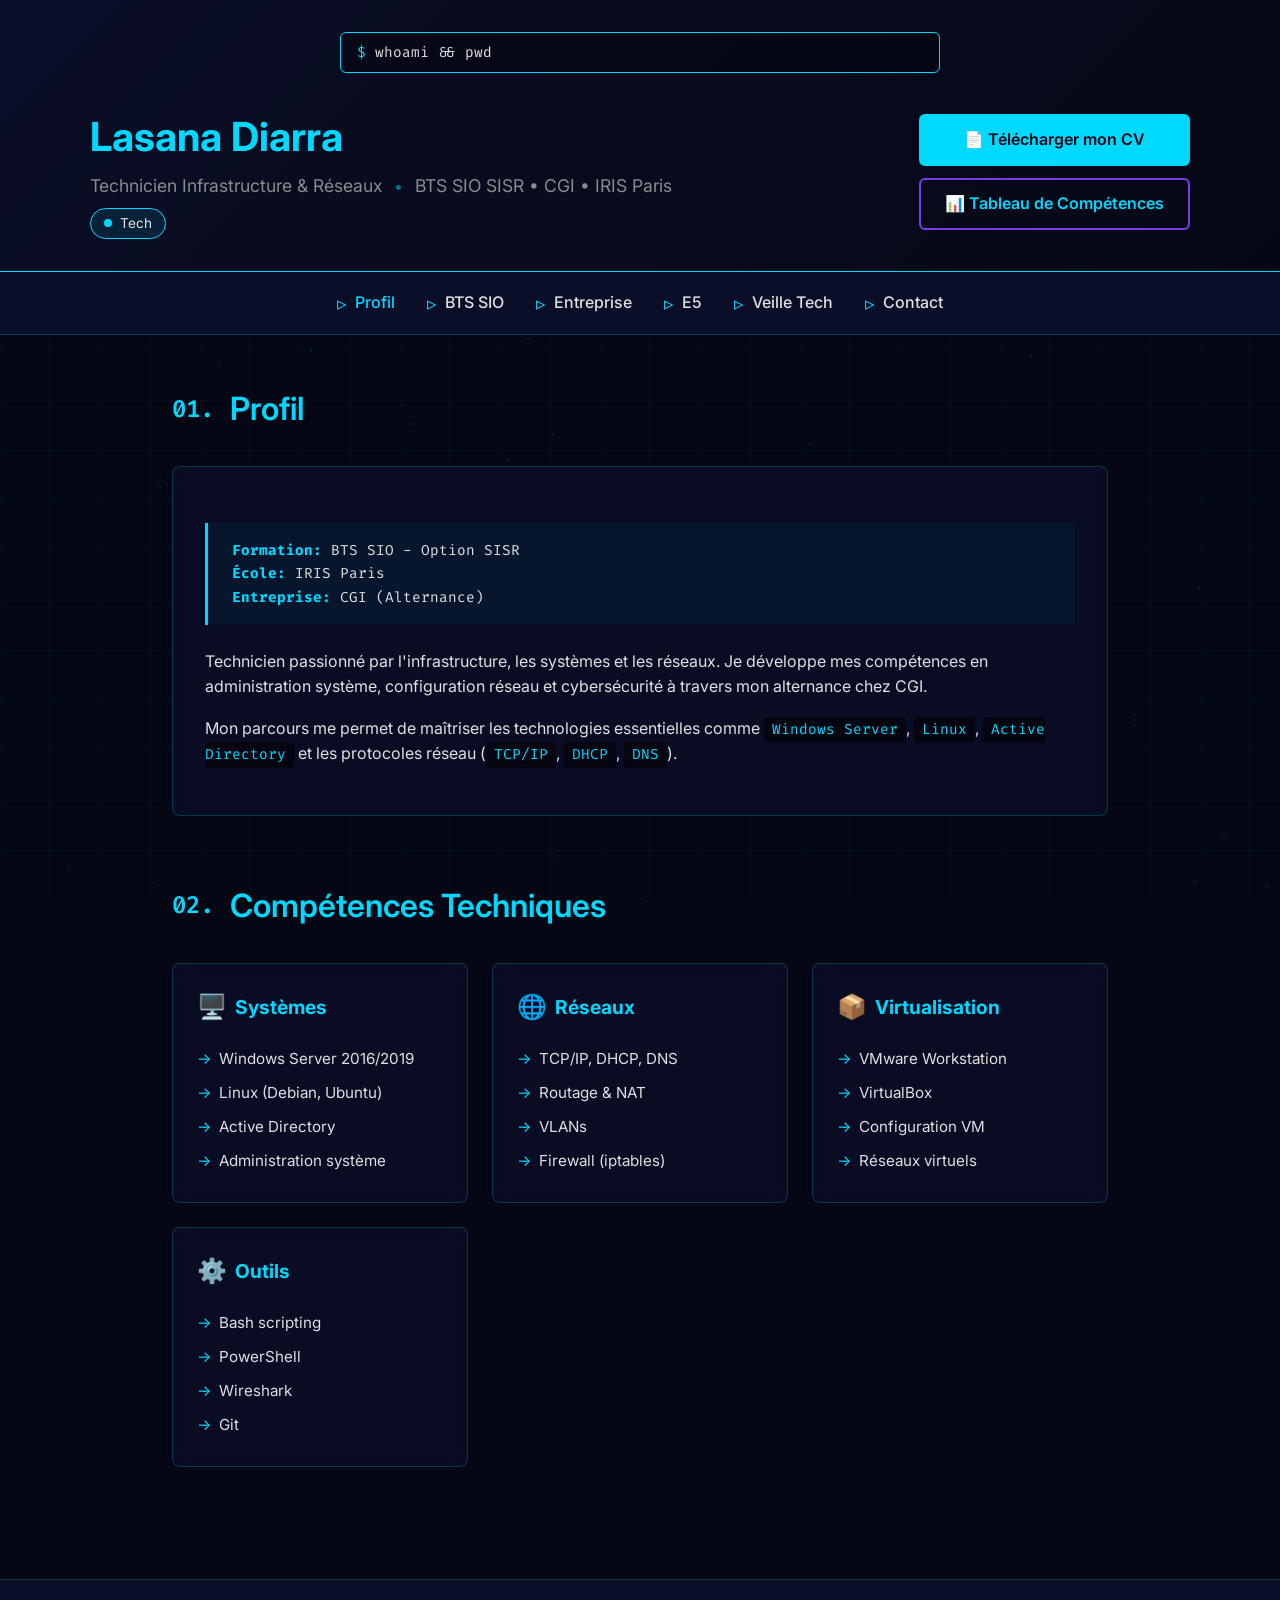
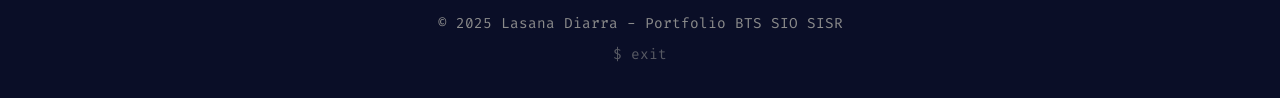
==== index.html @ d2974cd2 "add pdf, and the section entreprise" ====
<!DOCTYPE html>
<html lang="fr">
<head>
    <meta charset="UTF-8">
    <meta name="viewport" content="width=device-width, initial-scale=1.0">
    <title>Lasana Diarra - Portfolio SISR | Profil</title>
    <link rel="stylesheet" href="styles.css">
</head>
<body>
    <div class="grid-bg"></div>
    <div id="particles-bg"></div>

    <div class="content-wrapper">
        <header>
            <div class="terminal-bar">whoami && pwd</div>
            <div class="header-main">
                <div class="header-text">
                    <h1>Lasana Diarra</h1>
                    <div class="header-sub">
                        <span class="subtitle">Technicien Infrastructure & Réseaux</span>
                        <span class="sep">•</span>
                        <span class="subtitle">BTS SIO SISR • CGI • IRIS Paris</span>
                    </div>
                    <div class="status-badge">
                        <span class="status-dot"></span>
                        Tech
                    </div>
                </div>
                <div class="cv-download">
                    <a href="cv-lasana-diarra.pdf" class="cv-button" download>📄 Télécharger mon CV</a>
                    <a href="1.webp" class="cv-button cv-button-secondary" download>📊 Tableau de Compétences</a>
                </div>
            </div>
        </header>

        <nav>
            <ul>
                <li><a href="index.html" class="active">Profil</a></li>
                <li><a href="bts-sio.html">BTS SIO</a></li>
                <li><a href="entreprise.html">Entreprise</a></li>
                <li><a href="e5.html">E5</a></li>
                <li><a href="veille.html">Veille Tech</a></li>
                <li><a href="contact.html">Contact</a></li>
            </ul>
        </nav>

        <div class="container">
            <section id="profil">
                <h2 data-number="01.">Profil</h2>
                <div class="card">
                    <div class="info-box">
                        <strong>Formation:</strong> BTS SIO - Option SISR<br>
                        <strong>École:</strong> IRIS Paris<br>
                        <strong>Entreprise:</strong> CGI (Alternance)
                    </div>
                    <p>
                        Technicien passionné par l'infrastructure, les systèmes et les réseaux. 
                        Je développe mes compétences en administration système, configuration réseau et cybersécurité 
                        à travers mon alternance chez CGI.
                    </p>
                    <p>
                        Mon parcours me permet de maîtriser les technologies essentielles comme 
                        <code>Windows Server</code>, <code>Linux</code>, <code>Active Directory</code> 
                        et les protocoles réseau (<code>TCP/IP</code>, <code>DHCP</code>, <code>DNS</code>).
                    </p>
                </div>
            </section>

            <section id="competences">
                <h2 data-number="02.">Compétences Techniques</h2>
                <div class="skills-grid">
                    <div class="skill-card">
                        <h3><span class="skill-icon">🖥️</span> Systèmes</h3>
                        <ul>
                            <li>Windows Server 2016/2019</li>
                            <li>Linux (Debian, Ubuntu)</li>
                            <li>Active Directory</li>
                            <li>Administration système</li>
                        </ul>
                    </div>
                    <div class="skill-card">
                        <h3><span class="skill-icon">🌐</span> Réseaux</h3>
                        <ul>
                            <li>TCP/IP, DHCP, DNS</li>
                            <li>Routage & NAT</li>
                            <li>VLANs</li>
                            <li>Firewall (iptables)</li>
                        </ul>
                    </div>
                    <div class="skill-card">
                        <h3><span class="skill-icon">📦</span> Virtualisation</h3>
                        <ul>
                            <li>VMware Workstation</li>
                            <li>VirtualBox</li>
                            <li>Configuration VM</li>
                            <li>Réseaux virtuels</li>
                        </ul>
                    </div>
                    <div class="skill-card">
                        <h3><span class="skill-icon">⚙️</span> Outils</h3>
                        <ul>
                            <li>Bash scripting</li>
                            <li>PowerShell</li>
                            <li>Wireshark</li>
                            <li>Git</li>
                        </ul>
                    </div>
                </div>
            </section>
        </div>

        <footer>
            <p>© 2025 Lasana Diarra - Portfolio BTS SIO SISR</p>
            <p style="margin-top: 0.5rem; opacity: 0.6;">$ exit</p>
        </footer>
    </div>

    <script src="script.js"></script>
</body>
</html>
---- styles.css ----
@import url('https://fonts.googleapis.com/css2?family=Inter:wght@300;400;500;600;700&family=Fira+Code:wght@400;500&display=swap');

* {
    margin: 0;
    padding: 0;
    box-sizing: border-box;
}

:root {
    --primary: #00d9ff;
    --dark: #0a0e27;
    --darker: #050814;
    --text: #e0e0e0;
    --text-dim: #8b8b8b;
    --accent: #7c3aed;
}

body {
    font-family: 'Inter', sans-serif;
    background: var(--darker);
    color: var(--text);
    line-height: 1.6;
    position: relative;
    overflow-x: hidden;
}

#particles-bg {
    position: fixed;
    top: 0;
    left: 0;
    width: 100%;
    height: 100%;
    z-index: 0;
    opacity: 0.15;
}

.particle {
    position: absolute;
    width: 2px;
    height: 2px;
    background: var(--primary);
    border-radius: 50%;
}

.grid-bg {
    position: fixed;
    top: 0;
    left: 0;
    width: 100%;
    height: 100%;
    background-image: 
        linear-gradient(rgba(0, 217, 255, 0.03) 1px, transparent 1px),
        linear-gradient(90deg, rgba(0, 217, 255, 0.03) 1px, transparent 1px);
    background-size: 50px 50px;
    z-index: 0;
    animation: grid-move 20s linear infinite;
}

@keyframes grid-move {
    0% { transform: translate(0, 0); }
    100% { transform: translate(50px, 50px); }
}

.content-wrapper {
    position: relative;
    z-index: 1;
}

header {
    background: linear-gradient(135deg, var(--dark) 0%, var(--darker) 100%);
    padding: 2rem 2rem;
    text-align: center;
    border-bottom: 1px solid var(--primary);
    position: relative;
}

.header-main {
    display: flex;
    justify-content: space-between;
    align-items: center;
    max-width: 1100px;
    margin: 0 auto;
    text-align: left;
    gap: 2rem;
}

.header-sub {
    margin-bottom: 0.5rem;
}

.header-sub .sep {
    color: var(--primary);
    opacity: 0.5;
    margin: 0 0.5rem;
}

.terminal-bar {
    max-width: 600px;
    margin: 0 auto 2rem;
    background: rgba(0, 0, 0, 0.3);
    border: 1px solid var(--primary);
    border-radius: 6px;
    padding: 0.5rem 1rem;
    font-family: 'Fira Code', monospace;
    font-size: 0.9rem;
    text-align: left;
}

.terminal-bar::before {
    content: "$ ";
    color: var(--primary);
}

h1 {
    font-size: 2.5rem;
    color: var(--primary);
    margin-bottom: 0.2rem;
    font-weight: 700;
}

.subtitle {
    color: var(--text-dim);
    font-size: 1.1rem;
}

.status-badge {
    display: inline-flex;
    align-items: center;
    gap: 0.5rem;
    background: rgba(0, 217, 255, 0.1);
    border: 1px solid var(--primary);
    padding: 0.2rem 0.8rem;
    border-radius: 20px;
    margin-top: 0;
    font-size: 0.85rem;
}

.status-dot {
    width: 8px;
    height: 8px;
    background: var(--primary);
    border-radius: 50%;
    animation: pulse 2s infinite;
}

@keyframes pulse {
    0%, 100% { opacity: 1; }
    50% { opacity: 0.3; }
}

.cv-download {
    margin-top: 0;
    display: flex;
    flex-direction: column;
    gap: 0.75rem;
    justify-content: center;
}

.cv-button {
    display: inline-flex;
    align-items: center;
    justify-content: center;
    gap: 0.5rem;
    background: var(--primary);
    color: var(--darker);
    padding: 0.7rem 1.5rem;
    border-radius: 6px;
    text-decoration: none;
    font-weight: 600;
    transition: all 0.3s;
    border: 2px solid var(--primary);
}

.cv-button:hover {
    background: transparent;
    color: var(--primary);
    transform: translateY(-2px);
    box-shadow: 0 5px 20px rgba(0, 217, 255, 0.3);
}

.cv-button-secondary {
    background: transparent;
    color: var(--primary);
    border: 2px solid var(--accent);
}

.cv-button-secondary:hover {
    background: var(--accent);
    color: white;
    border-color: var(--accent);
}

.card .cv-download {
    flex-direction: row;
    flex-wrap: wrap;
    justify-content: center;
    margin-top: 1rem;
}

nav {
    background: var(--dark);
    position: sticky;
    top: 0;
    z-index: 100;
    border-bottom: 1px solid rgba(0, 217, 255, 0.2);
}

nav ul {
    max-width: 1200px;
    margin: 0 auto;
    list-style: none;
    display: flex;
    justify-content: center;
    gap: 2rem;
    padding: 1rem;
    flex-wrap: wrap;
}

nav a {
    color: var(--text);
    text-decoration: none;
    transition: all 0.3s;
    font-weight: 500;
    display: flex;
    align-items: center;
    gap: 0.5rem;
}

nav a::before {
    content: "▹";
    color: var(--primary);
    font-size: 1.2rem;
    transition: transform 0.3s;
}

nav a:hover {
    color: var(--primary);
}

nav a:hover::before {
    transform: translateX(3px);
}

nav a.active {
    color: var(--primary);
}

.container {
    max-width: 1000px;
    margin: 0 auto;
    padding: 3rem 2rem;
}

section {
    margin-bottom: 4rem;
}

section h2 {
    color: var(--primary);
    font-size: 2rem;
    margin-bottom: 2rem;
    font-weight: 600;
    display: flex;
    align-items: center;
    gap: 1rem;
}

section h2::before {
    content: attr(data-number);
    font-family: 'Fira Code', monospace;
    font-size: 1.5rem;
    color: var(--primary);
}

.card {
    background: rgba(10, 14, 39, 0.8);
    border: 1px solid rgba(0, 217, 255, 0.2);
    border-radius: 8px;
    padding: 2rem;
    margin-bottom: 2rem;
    transition: all 0.3s;
    position: relative;
    backdrop-filter: blur(10px);
}

.card::before {
    content: "";
    position: absolute;
    top: 0;
    left: 0;
    width: 3px;
    height: 0;
    background: var(--primary);
    transition: height 0.3s;
}

.card:hover {
    border-color: var(--primary);
    transform: translateX(5px);
}

.card:hover::before {
    height: 100%;
}

.card h3 {
    color: var(--primary);
    margin-bottom: 1rem;
    font-size: 1.5rem;
    font-family: 'Fira Code', monospace;
}

.card h4 {
    color: var(--accent);
    margin: 1.5rem 0 0.8rem 0;
    font-size: 1.2rem;
}

.card p {
    color: var(--text);
    margin-bottom: 1rem;
}

.project-image {
    width: 100%;
    max-width: 600px;
    margin: 1.5rem auto;
    display: block;
    border: 1px solid rgba(0, 217, 255, 0.3);
    border-radius: 8px;
}

code {
    background: rgba(0, 0, 0, 0.5);
    color: var(--primary);
    padding: 0.2rem 0.5rem;
    border-radius: 3px;
    font-family: 'Fira Code', monospace;
    font-size: 0.9rem;
}

.tags {
    display: flex;
    gap: 0.5rem;
    flex-wrap: wrap;
    margin: 1rem 0;
}

.tag {
    background: rgba(0, 217, 255, 0.1);
    border: 1px solid var(--primary);
    padding: 0.3rem 1rem;
    border-radius: 20px;
    font-size: 0.9rem;
    color: var(--primary);
    font-family: 'Fira Code', monospace;
}

.skills-grid {
    display: grid;
    grid-template-columns: repeat(auto-fit, minmax(250px, 1fr));
    gap: 1.5rem;
}

.skill-card {
    background: rgba(10, 14, 39, 0.8);
    border: 1px solid rgba(0, 217, 255, 0.2);
    padding: 1.5rem;
    border-radius: 8px;
    transition: all 0.3s;
    backdrop-filter: blur(10px);
}

.skill-card:hover {
    border-color: var(--primary);
    box-shadow: 0 0 20px rgba(0, 217, 255, 0.1);
}

.skill-card h3 {
    color: var(--primary);
    margin-bottom: 1rem;
    font-size: 1.2rem;
    display: flex;
    align-items: center;
    gap: 0.5rem;
}

.skill-icon {
    font-size: 1.5rem;
}

.skill-card ul {
    list-style: none;
}

.skill-card li {
    padding: 0.3rem 0;
    color: var(--text);
    font-size: 0.95rem;
}

.skill-card li::before {
    content: "→";
    color: var(--primary);
    margin-right: 0.5rem;
}

.info-box {
    background: rgba(0, 217, 255, 0.05);
    border-left: 3px solid var(--primary);
    padding: 1rem 1.5rem;
    margin: 1.5rem 0;
    font-family: 'Fira Code', monospace;
    font-size: 0.9rem;
}

.info-box strong {
    color: var(--primary);
}

.data-table {
    width: 100%;
    margin: 1.5rem 0;
    border-collapse: collapse;
    font-size: 0.95rem;
}

.data-table th,
.data-table td {
    border: 1px solid rgba(0, 217, 255, 0.2);
    padding: 0.8rem;
    text-align: left;
}

.data-table th {
    background: rgba(0, 217, 255, 0.1);
    color: var(--primary);
    font-weight: 600;
}

.data-table tr:hover {
    background: rgba(0, 217, 255, 0.05);
}

.contact-grid {
    display: grid;
    grid-template-columns: repeat(auto-fit, minmax(250px, 1fr));
    gap: 1.5rem;
}

.contact-item {
    background: rgba(10, 14, 39, 0.8);
    border: 1px solid rgba(0, 217, 255, 0.2);
    padding: 1.5rem;
    border-radius: 8px;
    text-align: center;
    transition: all 0.3s;
    backdrop-filter: blur(10px);
}

.contact-item:hover {
    border-color: var(--primary);
    transform: translateY(-5px);
}

.contact-icon {
    font-size: 2rem;
    margin-bottom: 1rem;
}

.contact-item h3 {
    color: var(--primary);
    margin-bottom: 0.5rem;
    font-family: 'Fira Code', monospace;
}

footer {
    background: var(--dark);
    text-align: center;
    padding: 2rem;
    border-top: 1px solid rgba(0, 217, 255, 0.2);
    color: var(--text-dim);
    font-family: 'Fira Code', monospace;
    font-size: 0.9rem;
    position: relative;
    z-index: 1;
}

@media (max-width: 768px) {
    .header-main {
        flex-direction: column;
        text-align: center;
        gap: 1rem;
    }

    .header-sub .sep {
        display: none;
    }

    .header-sub .subtitle {
        display: block;
        margin-bottom: 0.2rem;
    }

    .status-badge {
        margin-top: 0.5rem;
    }

    h1 {
        font-size: 2rem;
    }

    nav ul {
        gap: 1rem;
        padding: 0.5rem;
    }

    nav a::before {
        display: none;
    }

    .container {
        padding: 2rem 1rem;
    }

    section h2::before {
        font-size: 1.2rem;
    }

    .project-image {
        max-width: 100%;
    }
}

::-webkit-scrollbar {
    width: 8px;
}

::-webkit-scrollbar-track {
    background: var(--darker);
}

::-webkit-scrollbar-thumb {
    background: var(--primary);
    border-radius: 4px;
}
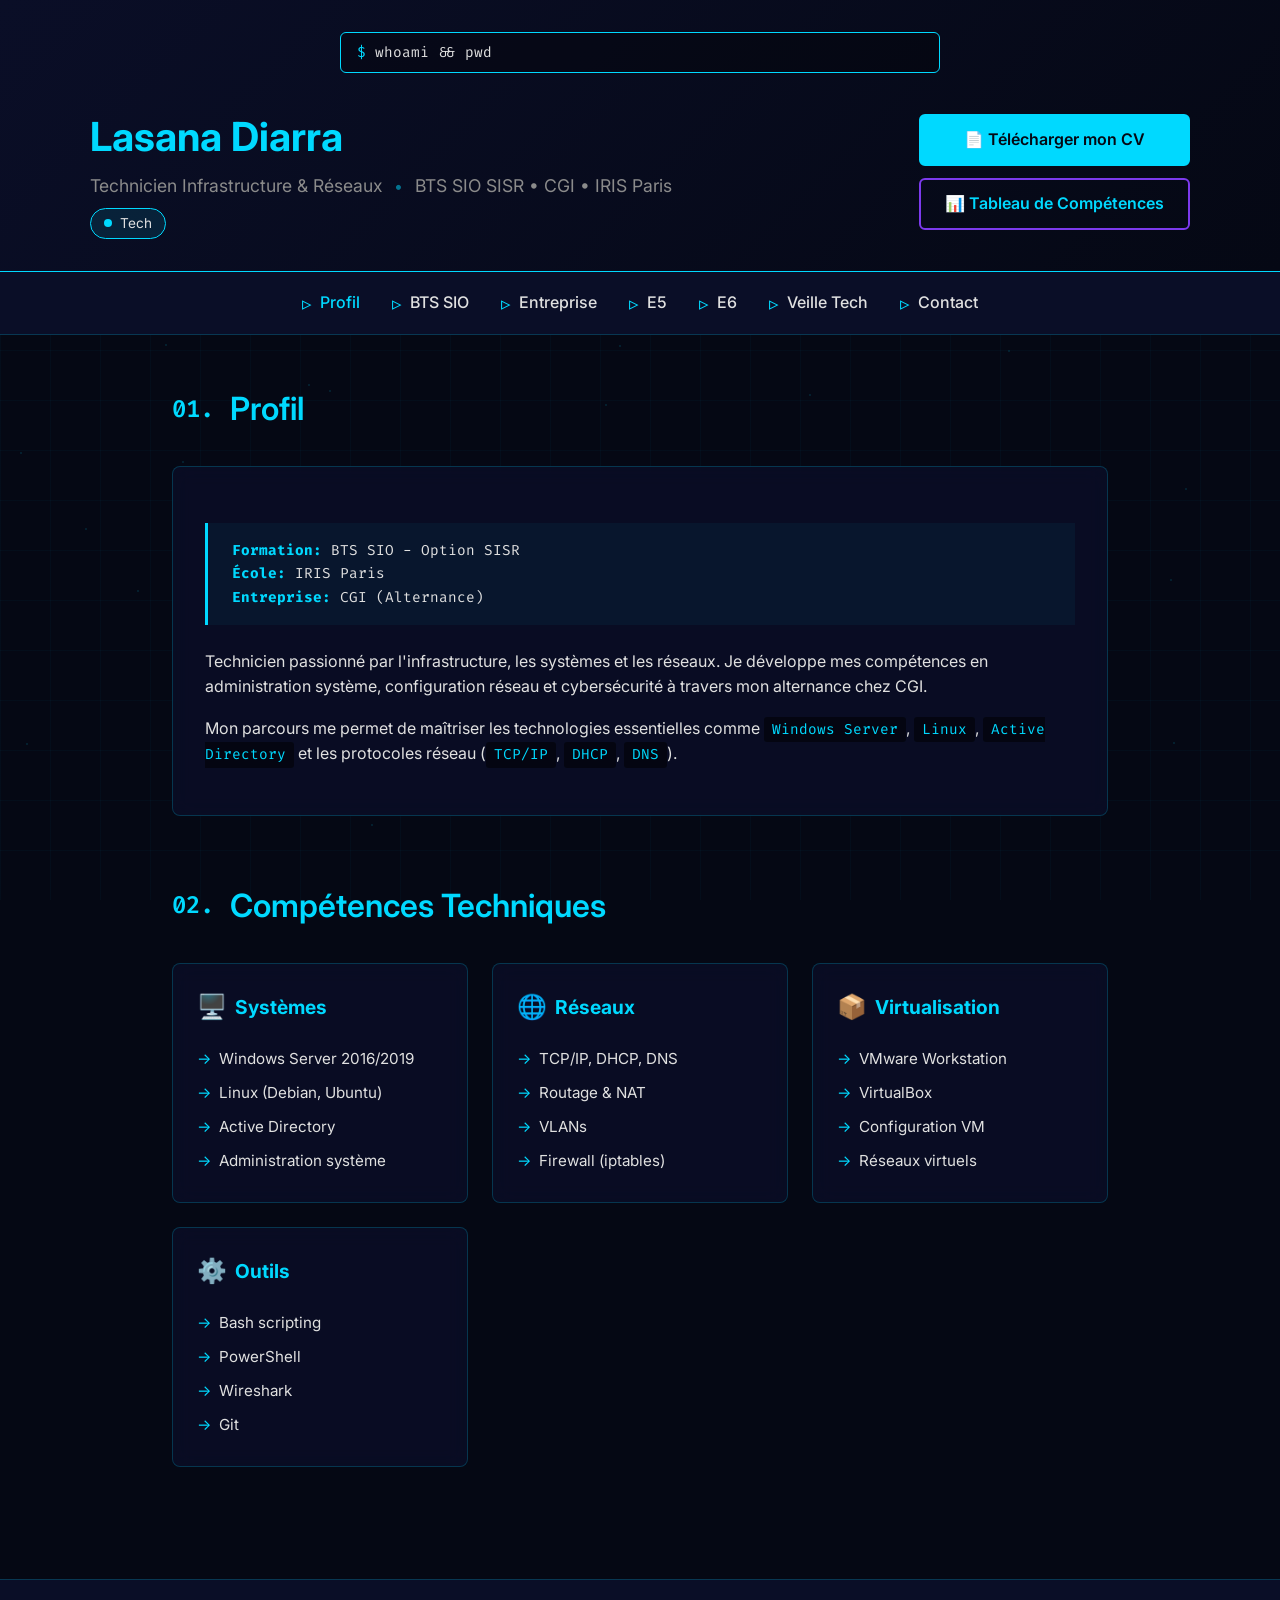
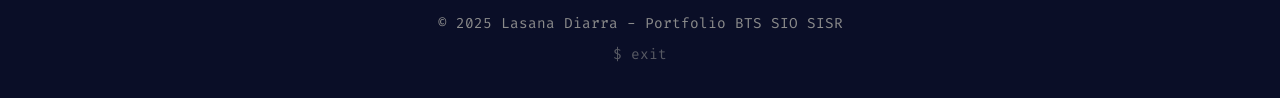
==== commit 9942c900: "add pdf and page E6 and Entreprise" ====
--- a/index.html
+++ b/index.html
@@ -39,6 +39,7 @@
                 <li><a href="bts-sio.html">BTS SIO</a></li>
                 <li><a href="entreprise.html">Entreprise</a></li>
                 <li><a href="e5.html">E5</a></li>
+                <li><a href="e6.html">E6</a></li>
                 <li><a href="veille.html">Veille Tech</a></li>
                 <li><a href="contact.html">Contact</a></li>
             </ul>
@@ -78,7 +79,7 @@
                             <li>Administration système</li>
                         </ul>
                     </div>
-                    <div class="skill-card">
+                      <div class="skill-card">
                         <h3><span class="skill-icon">🌐</span> Réseaux</h3>
                         <ul>
                             <li>TCP/IP, DHCP, DNS</li>
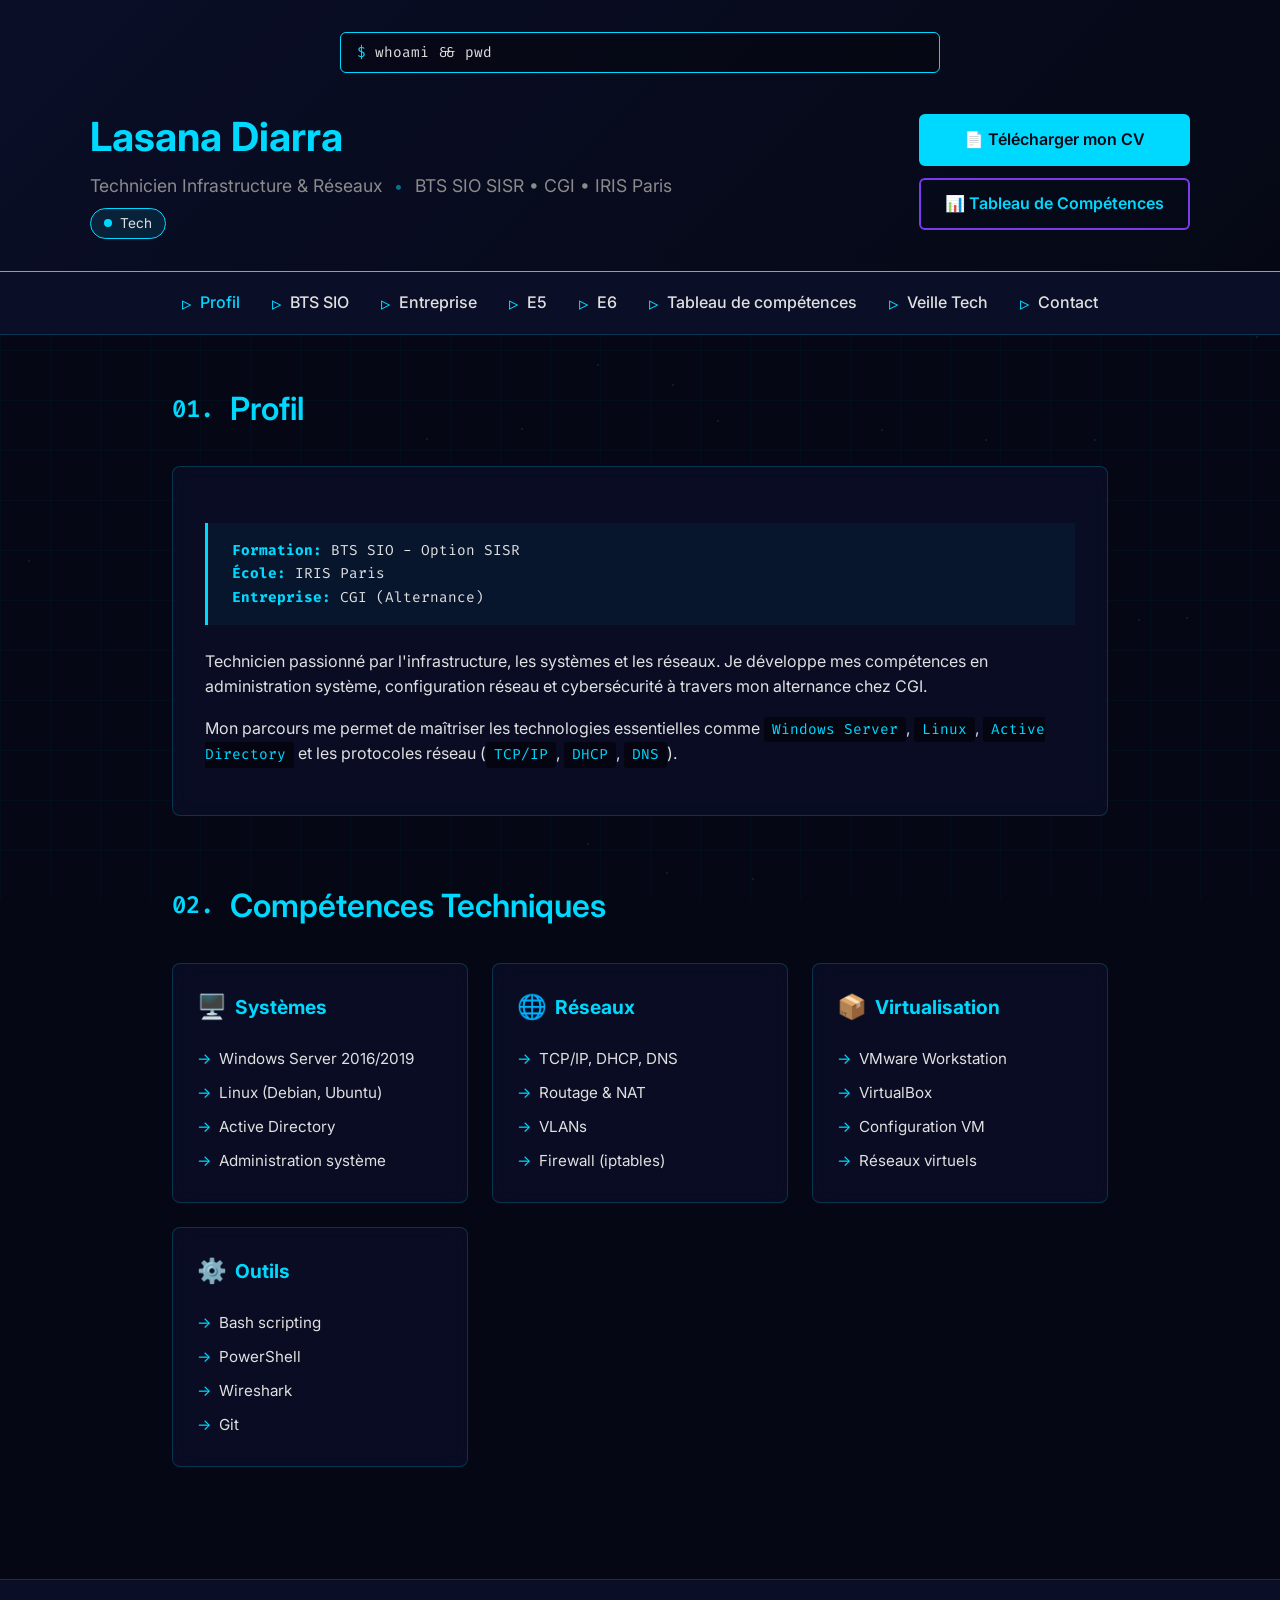
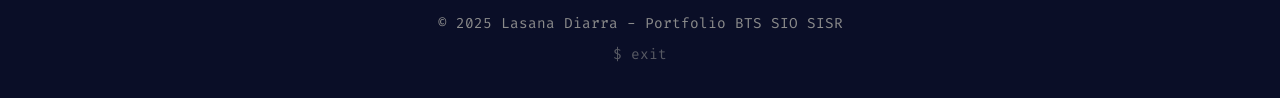
==== commit 9c7d130a: "refactor" ====
--- a/index.html
+++ b/index.html
@@ -27,8 +27,8 @@
                     </div>
                 </div>
                 <div class="cv-download">
-                    <a href="cv-lasana-diarra.pdf" class="cv-button" download>📄 Télécharger mon CV</a>
-                    <a href="1.webp" class="cv-button cv-button-secondary" download>📊 Tableau de Compétences</a>
+                    <a href="CV_2026-04-16_Lasana_Diarra.pdf" class="cv-button" download>📄 Télécharger mon CV</a>
+                    <a href="Tableau de compétence E4 (1).pdf" class="cv-button cv-button-secondary" download>📊 Tableau de Compétences</a>
                 </div>
             </div>
         </header>
@@ -40,6 +40,7 @@
                 <li><a href="entreprise.html">Entreprise</a></li>
                 <li><a href="e5.html">E5</a></li>
                 <li><a href="e6.html">E6</a></li>
+                <li><a href="Tableau de compétence E4 (1).pdf" target="_blank" rel="noopener noreferrer">Tableau de compétences</a></li>
                 <li><a href="veille.html">Veille Tech</a></li>
                 <li><a href="contact.html">Contact</a></li>
             </ul>
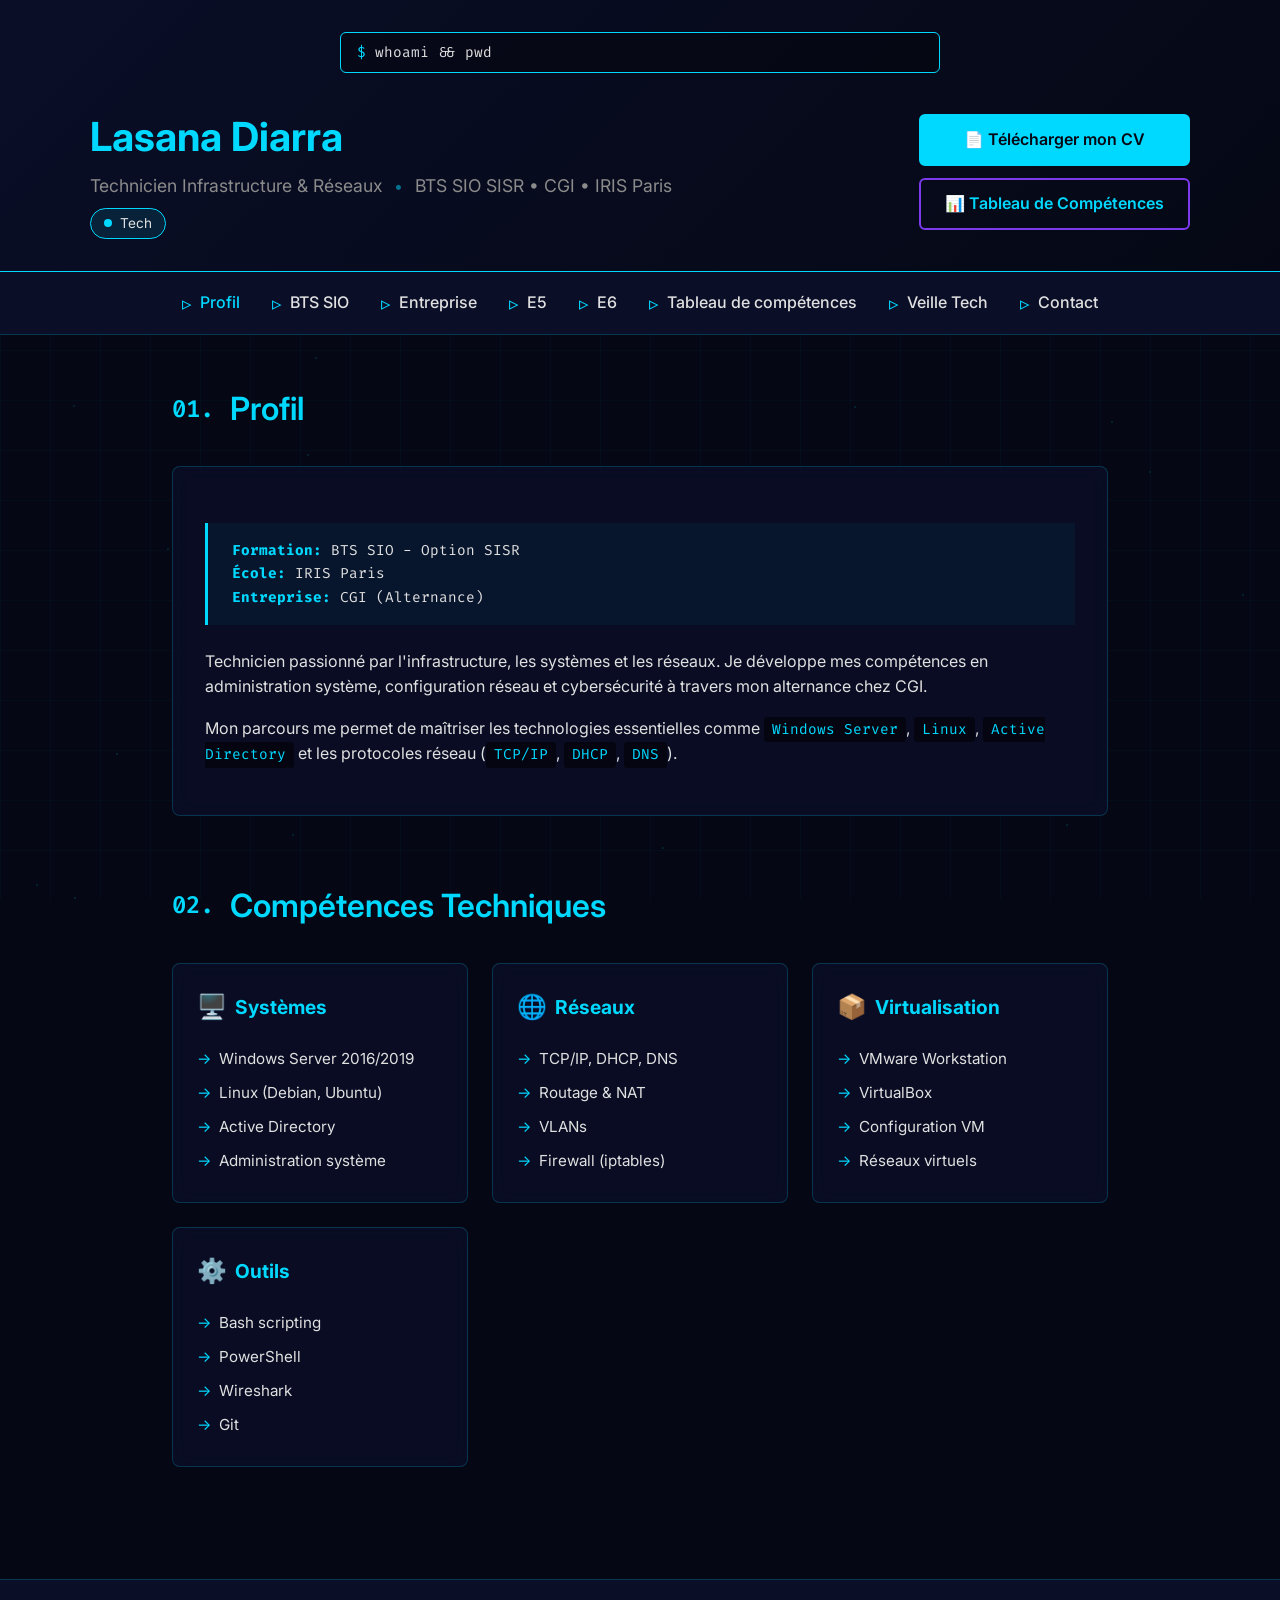
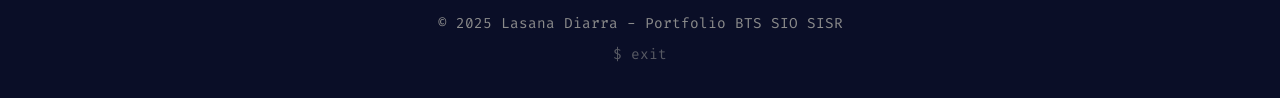
==== commit b6ddfde5: "refix" ====
--- a/index.html
+++ b/index.html
@@ -28,7 +28,7 @@
                 </div>
                 <div class="cv-download">
                     <a href="CV_2026-04-16_Lasana_Diarra.pdf" class="cv-button" download>📄 Télécharger mon CV</a>
-                    <a href="Tableau de compétence E4 (1).pdf" class="cv-button cv-button-secondary" download>📊 Tableau de Compétences</a>
+                    <a href="Tableau de compétence E4 (1) 1.pdf" class="cv-button cv-button-secondary" download>📊 Tableau de Compétences</a>
                 </div>
             </div>
         </header>
@@ -40,7 +40,7 @@
                 <li><a href="entreprise.html">Entreprise</a></li>
                 <li><a href="e5.html">E5</a></li>
                 <li><a href="e6.html">E6</a></li>
-                <li><a href="Tableau de compétence E4 (1).pdf" target="_blank" rel="noopener noreferrer">Tableau de compétences</a></li>
+                <li><a href="Tableau de compétence E4 (1) 1.pdf" target="_blank" rel="noopener noreferrer">Tableau de compétences</a></li>
                 <li><a href="veille.html">Veille Tech</a></li>
                 <li><a href="contact.html">Contact</a></li>
             </ul>
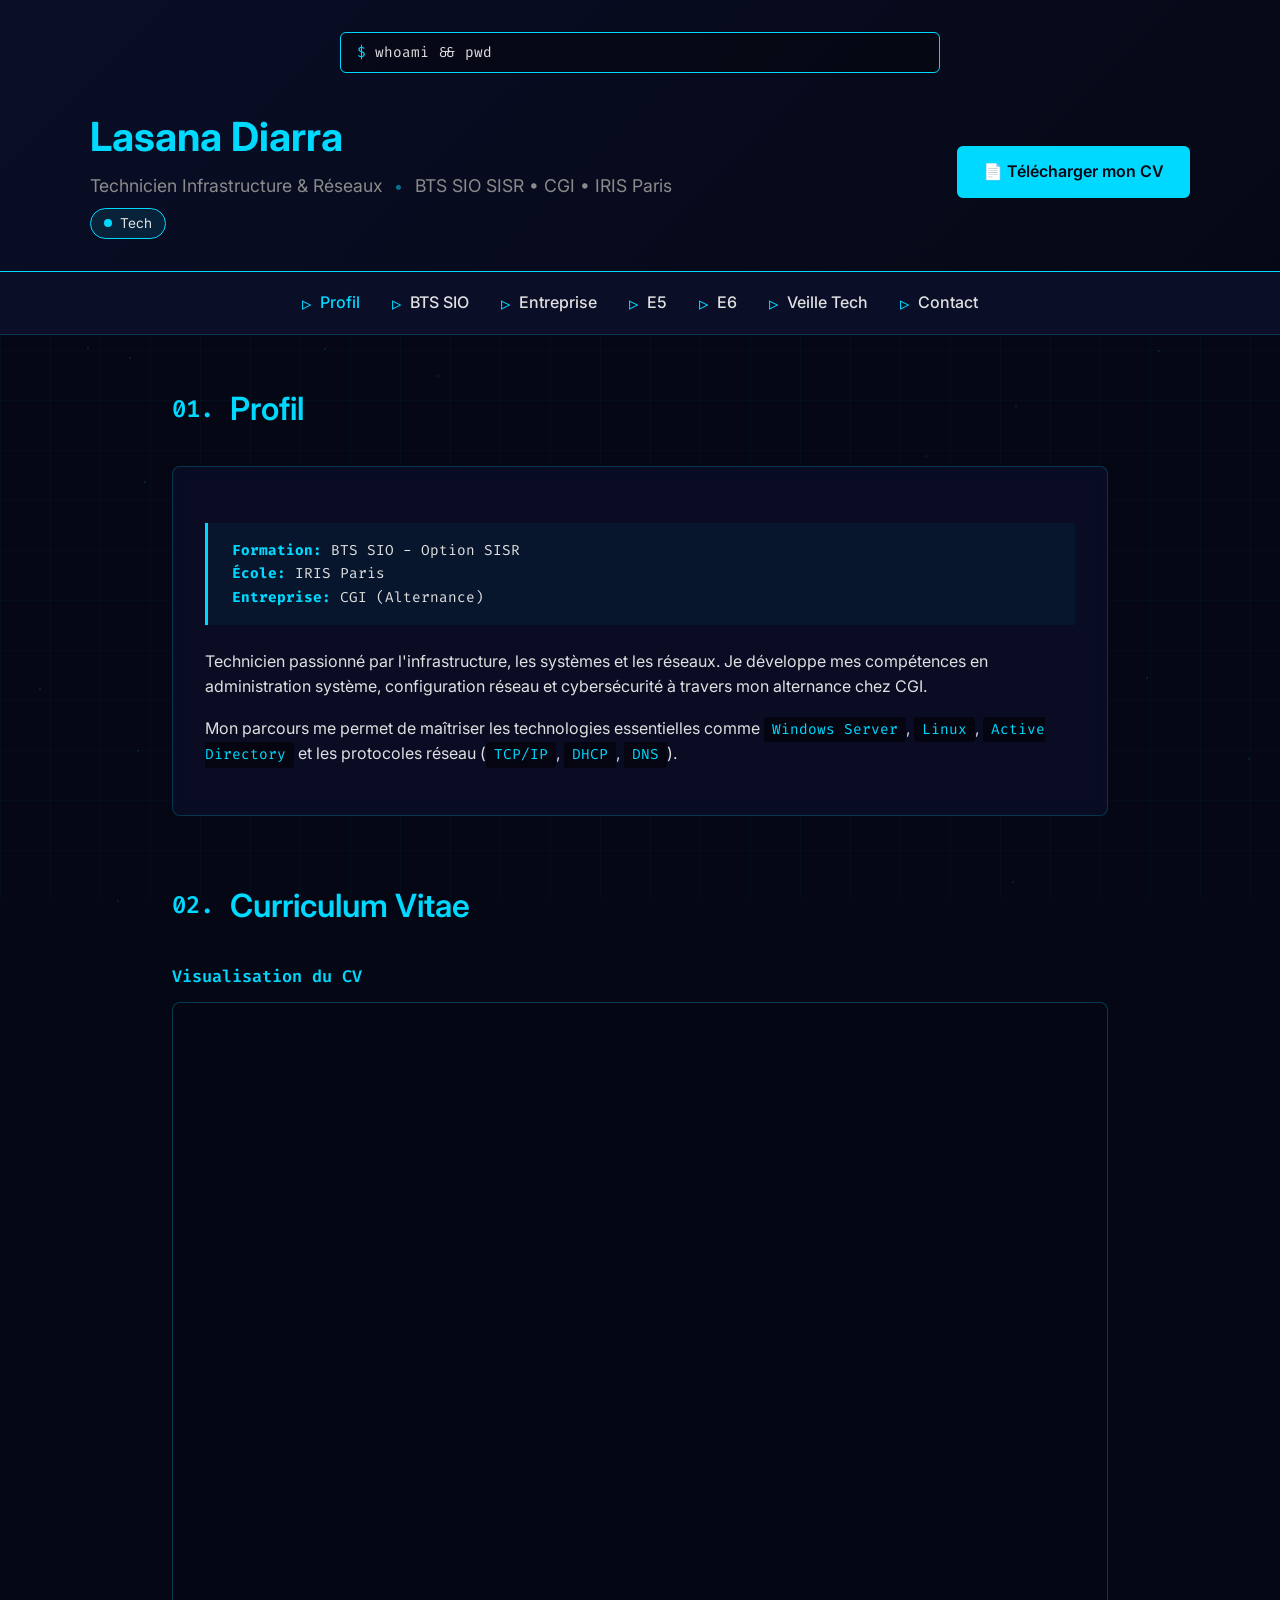
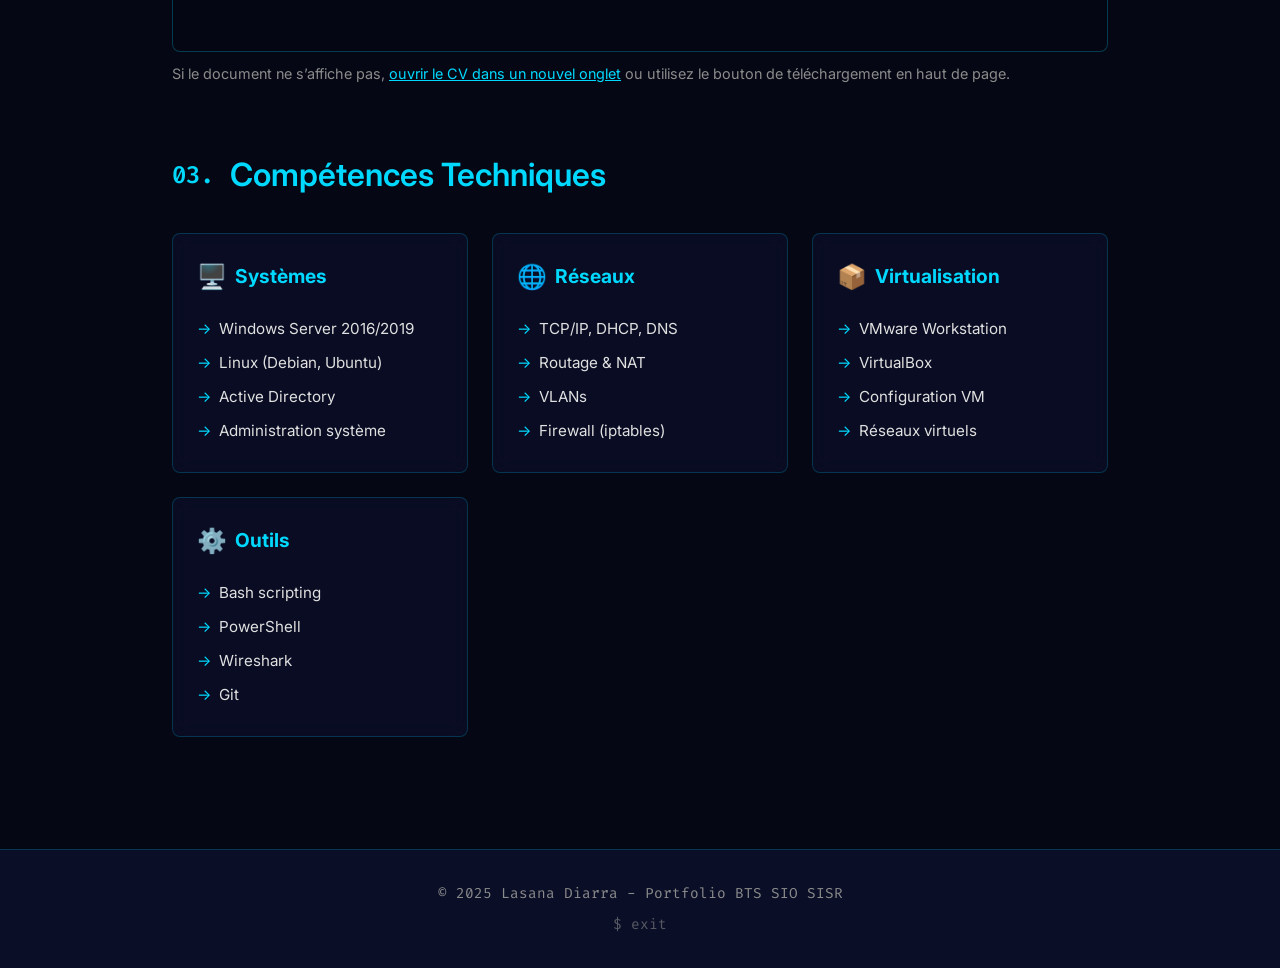
==== commit 1fe5e4df: "fix cv" ====
--- a/index.html
+++ b/index.html
@@ -28,7 +28,6 @@
                 </div>
                 <div class="cv-download">
                     <a href="CV_2026-04-16_Lasana_Diarra.pdf" class="cv-button" download>📄 Télécharger mon CV</a>
-                    <a href="Tableau de compétence E4 (1) 1.pdf" class="cv-button cv-button-secondary" download>📊 Tableau de Compétences</a>
                 </div>
             </div>
         </header>
@@ -40,7 +39,6 @@
                 <li><a href="entreprise.html">Entreprise</a></li>
                 <li><a href="e5.html">E5</a></li>
                 <li><a href="e6.html">E6</a></li>
-                <li><a href="Tableau de compétence E4 (1) 1.pdf" target="_blank" rel="noopener noreferrer">Tableau de compétences</a></li>
                 <li><a href="veille.html">Veille Tech</a></li>
                 <li><a href="contact.html">Contact</a></li>
             </ul>
@@ -68,8 +66,19 @@
                 </div>
             </section>
 
+            <section id="cv">
+                <h2 data-number="02.">Curriculum Vitae</h2>
+                <div class="pdf-embed-panel">
+                    <h3 class="pdf-embed-heading">Visualisation du CV</h3>
+                    <div class="pdf-embed-frame-wrap">
+                        <iframe src="CV_2026-04-16_Lasana_Diarra.pdf" title="CV Lasana Diarra"></iframe>
+                    </div>
+                    <p class="pdf-embed-fallback">Si le document ne s’affiche pas, <a href="CV_2026-04-16_Lasana_Diarra.pdf" target="_blank" rel="noopener noreferrer">ouvrir le CV dans un nouvel onglet</a> ou utilisez le bouton de téléchargement en haut de page.</p>
+                </div>
+            </section>
+
             <section id="competences">
-                <h2 data-number="02.">Compétences Techniques</h2>
+                <h2 data-number="03.">Compétences Techniques</h2>
                 <div class="skills-grid">
                     <div class="skill-card">
                         <h3><span class="skill-icon">🖥️</span> Systèmes</h3>
--- a/styles.css
+++ b/styles.css
@@ -463,6 +463,67 @@
     transform: translateY(-5px);
 }
 
+.exam-intro {
+    margin-bottom: 1.75rem;
+    padding: 1.25rem 1.4rem;
+    background: rgba(10, 14, 39, 0.65);
+    border: 1px solid rgba(0, 217, 255, 0.18);
+    border-radius: 8px;
+    line-height: 1.65;
+    color: rgba(230, 235, 255, 0.9);
+}
+
+.exam-intro p {
+    margin: 0 0 1rem 0;
+}
+
+.exam-intro p:last-child {
+    margin-bottom: 0;
+}
+
+.pdf-embed-panel {
+    margin-bottom: 2rem;
+}
+
+.pdf-embed-heading {
+    color: var(--primary);
+    font-size: 1.05rem;
+    font-weight: 600;
+    margin: 0 0 0.75rem 0;
+    font-family: 'Fira Code', monospace;
+}
+
+.pdf-embed-frame-wrap {
+    position: relative;
+    width: 100%;
+    border: 1px solid rgba(0, 217, 255, 0.25);
+    border-radius: 8px;
+    overflow: hidden;
+    background: rgba(5, 8, 20, 0.95);
+}
+
+.pdf-embed-frame-wrap iframe {
+    width: 100%;
+    height: min(72vh, 900px);
+    min-height: 480px;
+    border: 0;
+    display: block;
+}
+
+.pdf-embed-fallback {
+    margin-top: 0.65rem;
+    font-size: 0.9rem;
+    color: var(--text-dim);
+}
+
+.pdf-embed-fallback a {
+    color: var(--primary);
+}
+
+.pdf-embed-fallback a:hover {
+    text-decoration: underline;
+}
+
 .contact-icon {
     font-size: 2rem;
     margin-bottom: 1rem;
